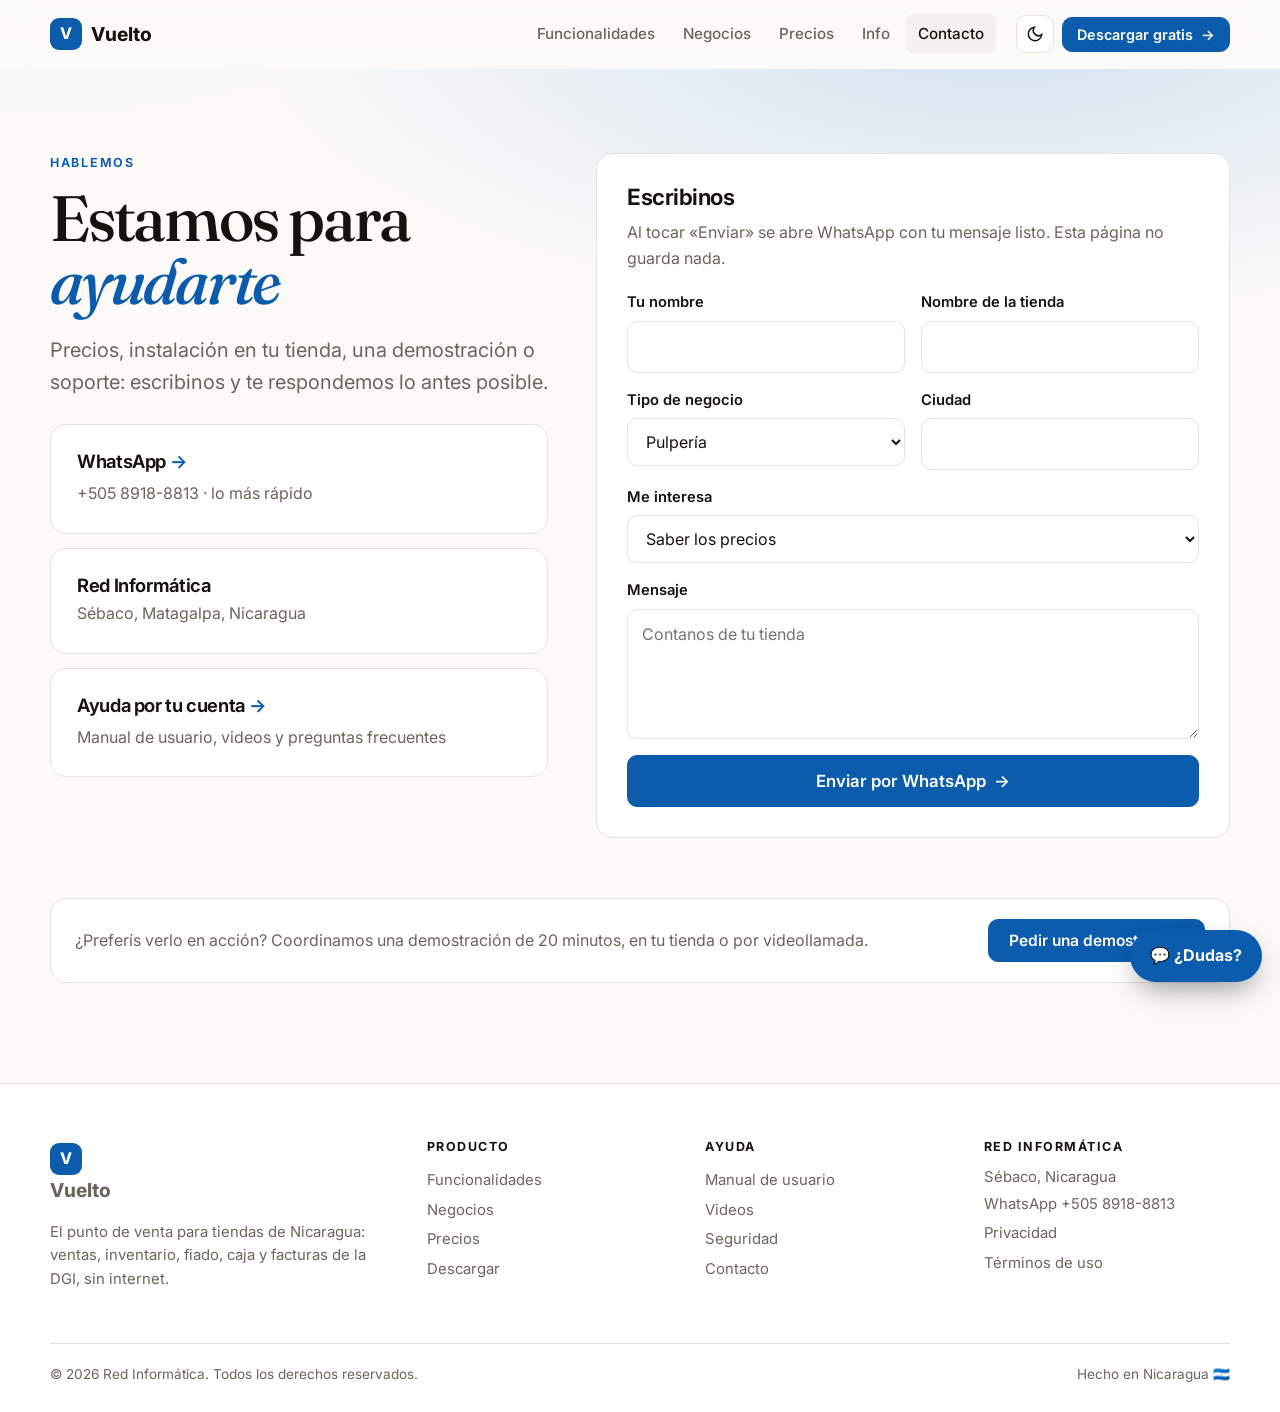
==== contacto/index.html @ eb4bf1de "Sitio nuevo de varias páginas con animaciones y videos Co-Authored-By: Claude Opus 5.5 <noreply@anth" ====
<!doctype html>
<html lang="es-NI">
<head>
<meta charset="utf-8">
<meta name="viewport" content="width=device-width, initial-scale=1">
<title>Contacto · Vuelto</title>
<meta name="description" content="Escribinos por WhatsApp: precios, instalación en tu tienda, dudas y soporte. Red Informática, Sébaco, Nicaragua.">
<meta name="theme-color" content="#0b5cad">
<meta property="og:type" content="website">
<meta property="og:title" content="Contacto · Vuelto">
<meta property="og:description" content="Escribinos por WhatsApp: precios, instalación en tu tienda, dudas y soporte. Red Informática, Sébaco, Nicaragua.">
<meta property="og:image" content="../img/cobrar.png">
<meta property="og:locale" content="es_NI">
<link rel="icon" type="image/png" href="../img/icono.png">
<link rel="preconnect" href="https://fonts.googleapis.com">
<link rel="preconnect" href="https://fonts.gstatic.com" crossorigin>
<link rel="stylesheet" href="https://fonts.googleapis.com/css2?family=Fraunces:ital,opsz,wght@0,9..144,500;1,9..144,500&family=Inter:wght@400;500;600;700;800&display=swap">
<link rel="stylesheet" href="../estilos.css">
<script>try { const t = localStorage.getItem('tema'); if (t) document.documentElement.dataset.tema = t; } catch {}</script>
</head>
<body>
<a class="saltar" href="#contenido">Ir al contenido</a>
<div class="progreso" aria-hidden="true"></div>
<header class="barra">
  <div class="contenedor barra-in">
    <a class="marca" href="../" aria-label="Vuelto, inicio"><span>V</span>Vuelto</a>
    <nav class="menu" aria-label="Principal">
      <a href="../funciones/">Funcionalidades</a>
      <a href="../negocios/">Negocios</a>
      <a href="../precios/">Precios</a>
      <a href="../info/">Info</a>
      <a href="../contacto/" aria-current="page">Contacto</a>
    </nav>
    <div class="acciones-barra">
      <button class="icono-boton" type="button" data-cambiar-tema aria-label="Cambiar entre modo claro y oscuro"><svg viewBox="0 0 24 24" fill="none" stroke="currentColor" stroke-width="2" stroke-linecap="round"><path d="M21 12.8A9 9 0 1 1 11.2 3a7 7 0 0 0 9.8 9.8z"/></svg></button>
      <a class="boton boton-chico" href="../info/descargas/">Descargar gratis <span class="flecha">→</span></a>
      <button class="icono-boton solo-celular" type="button" data-menu aria-label="Abrir el menú" aria-expanded="false"><svg viewBox="0 0 24 24" fill="none" stroke="currentColor" stroke-width="2" stroke-linecap="round"><path d="M4 7h16M4 12h16M4 17h16"/></svg></button>
    </div>
  </div>
</header>
<nav class="menu-celular" aria-label="Menú">
  <a href="../funciones/">Funcionalidades</a><a href="../negocios/">Negocios</a><a href="../precios/">Precios</a>
  <a href="../info/">Info y videos</a><a href="../contacto/">Contacto</a><a class="boton" href="../info/descargas/">Descargar gratis</a>
</nav>

<main id="contenido">
<section class="portada" style="padding-bottom:20px">
  <div class="contenedor dos-columnas" style="align-items:start">
    <div class="aparece izq">
      <p class="ceja">Hablemos</p>
      <h1 style="font-size:clamp(2.4rem,5vw,4rem);margin-top:0">Estamos para <em>ayudarte</em></h1>
      <p class="bajada" style="margin:0 0 26px">Precios, instalación en tu tienda, una demostración o soporte: escribinos y te respondemos lo antes posible.</p>
      <div class="lista-tarjetas">
        <a class="tarjeta enlace-tarjeta" href="https://wa.me/50589188813" rel="noopener" target="_blank"><h3>WhatsApp</h3><p>+505 8918-8813 · lo más rápido</p></a>
        <div class="tarjeta"><h3 style="margin-bottom:6px">Red Informática</h3><p>Sébaco, Matagalpa, Nicaragua</p></div>
        <a class="tarjeta enlace-tarjeta" href="../info/"><h3>Ayuda por tu cuenta</h3><p>Manual de usuario, videos y preguntas frecuentes</p></a>
      </div>
    </div>
    <form class="tarjeta aparece der" data-contacto style="padding:30px">
      <h3 style="font-size:1.4rem">Escribinos</h3>
      <p class="suave" style="margin-bottom:20px">Al tocar «Enviar» se abre WhatsApp con tu mensaje listo. Esta página no guarda nada.</p>
      <div class="dos-campos"><div class="campo"><label for="c-nombre">Tu nombre</label><input id="c-nombre" name="nombre" required autocomplete="name"></div>
        <div class="campo"><label for="c-tienda">Nombre de la tienda</label><input id="c-tienda" name="tienda" autocomplete="organization"></div></div>
      <div class="dos-campos"><div class="campo"><label for="c-negocio">Tipo de negocio</label><select id="c-negocio" name="negocio"><option>Pulpería</option><option>Minisúper</option><option>Ferretería</option><option>Farmacia</option><option>Librería</option><option>Ropa y zapatos</option><option>Otro</option></select></div>
        <div class="campo"><label for="c-ciudad">Ciudad</label><input id="c-ciudad" name="ciudad" autocomplete="address-level2"></div></div>
      <div class="campo"><label for="c-interes">Me interesa</label><select id="c-interes" name="interes"><option>Saber los precios</option><option>Una demostración</option><option>Que me lo instalen en la tienda</option><option>Varias cajas o sucursales</option><option>Soporte (ya lo uso)</option></select></div>
      <div class="campo"><label for="c-mensaje">Mensaje</label><textarea id="c-mensaje" name="mensaje" placeholder="Contanos de tu tienda"></textarea></div>
      <button class="boton boton-grande" type="submit" style="width:100%">Enviar por WhatsApp <span class="flecha">→</span></button>
    </form>
  </div>
</section>
<section class="seccion" style="padding-top:40px">
  <div class="contenedor"><div class="franja aparece"><p>¿Preferís verlo en acción? Coordinamos una demostración de 20 minutos, en tu tienda o por videollamada.</p><a class="boton" href="https://wa.me/50589188813?text=Hola%2C%20quiero%20una%20demostraci%C3%B3n%20de%20Vuelto" rel="noopener" target="_blank">Pedir una demostración</a></div></div>
</section>

</main>

<footer class="pie">
  <div class="contenedor">
    <div class="pie-in">
      <div>
        <a class="marca" href="../"><span>V</span>Vuelto</a>
        <p style="margin-top:12px">El punto de venta para tiendas de Nicaragua: ventas, inventario, fiado, caja y facturas de la DGI, sin internet.</p>
      </div>
      <div><h4>Producto</h4><a href="../funciones/">Funcionalidades</a><a href="../negocios/">Negocios</a><a href="../precios/">Precios</a><a href="../info/descargas/">Descargar</a></div>
      <div><h4>Ayuda</h4><a href="../info/manual/">Manual de usuario</a><a href="../info/videos/">Videos</a><a href="../info/seguridad/">Seguridad</a><a href="../contacto/">Contacto</a></div>
      <div><h4>Red Informática</h4><span>Sébaco, Nicaragua</span><a href="https://wa.me/50589188813" rel="noopener" target="_blank">WhatsApp +505 8918-8813</a><a href="../legal/privacidad/">Privacidad</a><a href="../legal/terminos/">Términos de uso</a></div>
    </div>
    <div class="derechos"><span>© 2026 Red Informática. Todos los derechos reservados.</span><span>Hecho en Nicaragua 🇳🇮</span></div>
  </div>
</footer>
<a class="dudas" href="../contacto/">💬 ¿Dudas?</a>
<script src="../sitio.js" defer></script>
</body>
</html>
---- estilos.css ----
/* ============ Vuelto · sitio web ============
   Claro por defecto (oscuro con el botón de la luna o si el sistema lo pide), títulos con serif,
   azul de Vuelto como acento. Animaciones: cambio de página con fundido, aparición al bajar,
   pantalla del programa en 3D y avisos flotantes. */
:root {
  --fondo: #fbfaf8; --fondo-2: #ffffff; --tinte: #f3f1ed; --borde: #e7e3dc; --tinta: #16130f; --suave: #6b655d;
  --acento: #0b5cad; --acento-2: #1d74d1; --acento-tenue: rgba(11, 92, 173, .08); --acento-borde: rgba(11, 92, 173, .28);
  --verde: #14883e; --amarillo: #c77700; --wa: #1fa855;
  --sombra: 0 1px 2px rgba(22, 19, 15, .04), 0 12px 32px rgba(22, 19, 15, .08);
  --sombra-grande: 0 40px 80px -20px rgba(11, 45, 90, .35), 0 0 0 1px rgba(22, 19, 15, .04);
  --radio: 16px;
  --serif: "Fraunces", Georgia, "Times New Roman", serif;
  --sans: "Inter", ui-sans-serif, system-ui, -apple-system, "Segoe UI", Roboto, sans-serif;
  color-scheme: light;
}
@media (prefers-color-scheme: dark) { :root:not([data-tema="claro"]) { --fondo: #12100e; --fondo-2: #1a1714; --tinte: #17151a; --borde: #2b2622; --tinta: #f4f1ec; --suave: #a8a29a; --acento: #5aa6f2; --acento-2: #7db8f5; --acento-tenue: rgba(90, 166, 242, .1); --acento-borde: rgba(90, 166, 242, .35); --sombra: 0 1px 2px rgba(0,0,0,.3), 0 12px 32px rgba(0,0,0,.35); --sombra-grande: 0 40px 80px -20px rgba(0,0,0,.7); color-scheme: dark; } }
:root[data-tema="oscuro"] { --fondo: #12100e; --fondo-2: #1a1714; --tinte: #17151a; --borde: #2b2622; --tinta: #f4f1ec; --suave: #a8a29a; --acento: #5aa6f2; --acento-2: #7db8f5; --acento-tenue: rgba(90, 166, 242, .1); --acento-borde: rgba(90, 166, 242, .35); --sombra: 0 1px 2px rgba(0,0,0,.3), 0 12px 32px rgba(0,0,0,.35); --sombra-grande: 0 40px 80px -20px rgba(0,0,0,.7); color-scheme: dark; }

/* cambio de página con fundido (navegadores que lo soportan) */
@view-transition { navigation: auto; }
::view-transition-old(root) { animation: 260ms ease both salir; }
::view-transition-new(root) { animation: 360ms ease both entrar; }
@keyframes salir { to { opacity: 0; transform: translateY(-6px); } }
@keyframes entrar { from { opacity: 0; transform: translateY(8px); } }

* { box-sizing: border-box; }
html { scroll-behavior: smooth; -webkit-text-size-adjust: 100%; overflow-x: clip; }
body { overflow-x: clip; }
body { margin: 0; background: var(--fondo); color: var(--tinta); font: 16px/1.6 var(--sans); -webkit-font-smoothing: antialiased; transition: background .3s, color .3s; }
img, video { max-width: 100%; display: block; }
a { color: var(--acento); text-decoration: none; }
a:hover { text-decoration: underline; }
h1, h2, h3, h4 { margin: 0 0 .5em; line-height: 1.12; letter-spacing: -.02em; }
h2 { font-size: clamp(1.8rem, 3.4vw, 2.6rem); font-weight: 700; }
h3 { font-size: 1.15rem; font-weight: 650; }
p { margin: 0 0 1em; }
.contenedor { width: min(1180px, 100% - 32px); margin-inline: auto; }
.angosto { width: min(820px, 100% - 32px); margin-inline: auto; }
.centro { text-align: center; }
.suave { color: var(--suave); }
.saltar { position: absolute; left: -999px; top: 8px; background: var(--acento); color: #fff; padding: 8px 14px; border-radius: 8px; z-index: 100; }
.saltar:focus { left: 8px; }
:focus-visible { outline: 3px solid #f2b84b; outline-offset: 3px; border-radius: 4px; }

/* barra de progreso al bajar */
.progreso { position: fixed; top: 0; left: 0; height: 3px; width: 100%; transform-origin: 0 50%; transform: scaleX(0); background: linear-gradient(90deg, var(--acento), var(--verde)); z-index: 60; }

/* ---------- barra de arriba ---------- */
.barra { position: sticky; top: 0; z-index: 50; background: color-mix(in srgb, var(--fondo) 82%, transparent); backdrop-filter: saturate(1.4) blur(12px); border-bottom: 1px solid transparent; transition: border-color .3s, box-shadow .3s; }
.barra.con-sombra { border-bottom-color: var(--borde); box-shadow: 0 6px 24px -18px rgba(0, 0, 0, .35); }
.barra-in { display: flex; align-items: center; gap: 20px; height: 68px; }
.marca { display: flex; align-items: center; gap: 9px; font-weight: 750; font-size: 1.2rem; color: var(--tinta); }
.marca:hover { text-decoration: none; }
.marca span { display: grid; place-items: center; width: 32px; height: 32px; border-radius: 9px; background: var(--acento); color: #fff; font-size: 1rem; transition: transform .4s cubic-bezier(.3, 1.6, .5, 1); }
.marca:hover span { transform: rotate(-8deg) scale(1.06); }
.menu { display: flex; gap: 4px; margin-left: auto; }
.menu a { position: relative; color: var(--suave); font-weight: 500; font-size: .95rem; padding: 8px 12px; border-radius: 8px; }
.menu a:hover { color: var(--tinta); text-decoration: none; background: var(--tinte); }
.menu a[aria-current="page"] { color: var(--tinta); background: var(--tinte); }
.acciones-barra { display: flex; align-items: center; gap: 8px; }
.icono-boton { display: grid; place-items: center; width: 38px; height: 38px; border-radius: 10px; border: 1px solid var(--borde); background: var(--fondo-2); color: var(--tinta); cursor: pointer; }
.icono-boton:hover { background: var(--tinte); }
.icono-boton svg { width: 18px; height: 18px; }
.solo-celular { display: none; }

/* ---------- botones ---------- */
.boton { position: relative; display: inline-flex; align-items: center; justify-content: center; gap: 8px; background: var(--acento); color: #fff; font-weight: 600; border-radius: 10px; padding: 11px 20px; border: 1px solid var(--acento); cursor: pointer; font: 600 .97rem var(--sans); overflow: hidden; transition: transform .2s, box-shadow .2s, background .2s; }
.boton:hover { text-decoration: none; transform: translateY(-1px); box-shadow: 0 10px 24px -10px var(--acento); }
.boton::after { content: ""; position: absolute; inset: 0; background: linear-gradient(120deg, transparent 30%, rgba(255, 255, 255, .25) 50%, transparent 70%); transform: translateX(-120%); transition: transform .7s; }
.boton:hover::after { transform: translateX(120%); }
.boton .flecha { transition: transform .2s; }
.boton:hover .flecha { transform: translateX(3px); }
.boton-chico { padding: 8px 14px; font-size: .9rem; }
.boton-grande { padding: 15px 28px; font-size: 1.05rem; }
.boton-claro { background: var(--fondo-2); color: var(--tinta); border-color: var(--borde); }
.boton-claro:hover { background: var(--tinte); box-shadow: var(--sombra); }
.acciones { display: flex; flex-wrap: wrap; gap: 12px; margin: 28px 0; }
.acciones.centro { justify-content: center; }

/* ---------- portada ---------- */
.portada { position: relative; overflow: hidden; padding: 84px 0 40px; }
.portada::before { content: ""; position: absolute; inset: -30% -20% auto; height: 760px; background: radial-gradient(ellipse 60% 55% at 70% 25%, rgba(29, 116, 209, .18), transparent 70%), radial-gradient(ellipse 40% 40% at 15% 10%, rgba(20, 136, 62, .08), transparent 70%); pointer-events: none; z-index: -1; }
.pastilla { display: inline-flex; align-items: center; gap: 10px; border: 1px solid var(--borde); background: var(--fondo-2); border-radius: 999px; padding: 6px 16px; color: var(--acento); font-weight: 650; font-size: .76rem; letter-spacing: .1em; text-transform: uppercase; box-shadow: var(--sombra); }
.pastilla i { width: 7px; height: 7px; border-radius: 50%; background: var(--acento); animation: latido 2s infinite; }
@keyframes latido { 0%, 100% { box-shadow: 0 0 0 0 rgba(29, 116, 209, .5); } 50% { box-shadow: 0 0 0 6px rgba(29, 116, 209, 0); } }
h1 { font-family: var(--serif); font-weight: 500; font-size: clamp(3rem, 8.5vw, 6.6rem); letter-spacing: -.035em; line-height: .98; margin: 26px 0 22px; }
h1 em, .grande em, .titulo-serif em { font-style: italic; color: var(--acento); }
.bajada { color: var(--suave); font-size: clamp(1.05rem, 2vw, 1.25rem); max-width: 38em; margin-inline: auto; }
.letras span { display: inline-block; opacity: 0; transform: translateY(.4em); animation: subir .7s cubic-bezier(.2, .7, .2, 1) forwards; }
@keyframes subir { to { opacity: 1; transform: none; } }

.escena { perspective: 1600px; margin-top: 34px; }
.pantalla-3d { position: relative; width: min(1040px, 100%); margin-inline: auto; transform: rotateX(14deg) scale(.96); transform-origin: 50% 0; transition: transform .2s linear; will-change: transform; }
.pantalla-3d .marco { border-radius: 16px; overflow: hidden; border: 1px solid var(--borde); box-shadow: var(--sombra-grande); background: #fff; }
.pantalla-3d video, .pantalla-3d img { width: 100%; aspect-ratio: 1280 / 800; object-fit: cover; }
.aviso { position: absolute; display: flex; gap: 12px; align-items: center; text-align: left; background: color-mix(in srgb, var(--fondo-2) 94%, transparent); border: 1px solid var(--borde); border-radius: 14px; padding: 12px 16px; box-shadow: var(--sombra); backdrop-filter: blur(8px); font-size: .9rem; min-width: 230px; opacity: 0; transform: translateY(12px) scale(.96); transition: opacity .5s, transform .5s cubic-bezier(.2, .9, .3, 1.2); }
.aviso.visible { opacity: 1; transform: none; }
.aviso .ico { display: grid; place-items: center; width: 34px; height: 34px; border-radius: 10px; background: var(--acento-tenue); color: var(--acento); font-size: 1rem; flex: none; }
.aviso b { display: block; } .aviso small { color: var(--suave); }
.aviso-1 { left: -36px; bottom: 16%; } .aviso-2 { right: -30px; top: 12%; } .aviso-3 { right: 6%; bottom: -22px; }
.chips { list-style: none; padding: 0; margin: 40px 0 0; display: flex; flex-wrap: wrap; justify-content: center; gap: 10px; }
.chips li { border: 1px solid var(--borde); background: var(--fondo-2); border-radius: 999px; padding: 6px 14px; color: var(--suave); font-size: .9rem; }
.chips li::before { content: "✓ "; color: var(--verde); font-weight: 700; }

/* cinta que se mueve sola */
.cinta { overflow: hidden; border-block: 1px solid var(--borde); background: var(--fondo-2); padding: 18px 0; mask-image: linear-gradient(90deg, transparent, #000 10%, #000 90%, transparent); }
.cinta-in { display: flex; gap: 48px; width: max-content; animation: correr 38s linear infinite; }
.cinta-in span { color: var(--suave); font-weight: 600; white-space: nowrap; }
.cinta-in span::before { content: "◆"; color: var(--acento); margin-right: 14px; font-size: .7rem; vertical-align: middle; }
@keyframes correr { to { transform: translateX(-50%); } }

/* ---------- secciones ---------- */
.seccion { padding: 100px 0; }
.seccion.tinte { background: var(--tinte); }
.seccion.borde { border-top: 1px solid var(--borde); }
.ceja { color: var(--acento); font-weight: 650; font-size: .78rem; letter-spacing: .14em; text-transform: uppercase; margin-bottom: 14px; }
.intro { color: var(--suave); max-width: 46em; font-size: 1.07rem; }
.titulo-serif { font-family: var(--serif); font-weight: 500; font-size: clamp(2.2rem, 5vw, 3.6rem); letter-spacing: -.03em; }

/* aparecer al bajar */
.aparece { opacity: 0; transform: translateY(26px); transition: opacity .8s cubic-bezier(.2, .7, .2, 1), transform .8s cubic-bezier(.2, .7, .2, 1); transition-delay: var(--retraso, 0s); }
.aparece.visible { opacity: 1; transform: none; }
.aparece.izq { transform: translateX(-30px); } .aparece.der { transform: translateX(30px); }
.aparece.izq.visible, .aparece.der.visible { transform: none; }

.tarjeta { background: var(--fondo-2); border: 1px solid var(--borde); border-radius: var(--radio); padding: 26px; transition: transform .3s, box-shadow .3s, border-color .3s; }
.tarjeta:hover { transform: translateY(-3px); box-shadow: var(--sombra); border-color: var(--acento-borde); }
.tarjeta p { color: var(--suave); margin: 0; }
.rejilla { display: grid; gap: 18px; grid-template-columns: repeat(3, 1fr); }
.rejilla.dos { grid-template-columns: repeat(2, 1fr); } .rejilla.cuatro { grid-template-columns: repeat(4, 1fr); }
.icono { display: grid; place-items: center; width: 44px; height: 44px; border-radius: 12px; background: var(--acento-tenue); color: var(--acento); font-size: 1.3rem; margin-bottom: 16px; }

/* comparación */
.tabla-vs { margin-top: 40px; border: 1px solid var(--borde); border-radius: var(--radio); overflow: hidden; background: var(--fondo-2); box-shadow: var(--sombra); }
.fila { display: grid; grid-template-columns: 1.1fr 1fr 1fr 1.35fr; border-top: 1px solid var(--borde); }
.fila:first-child { border-top: 0; }
.fila > * { padding: 18px 20px; }
.fila span { color: var(--suave); }
.cabeza span { font-weight: 650; color: var(--tinta); font-size: .9rem; }
.fila .nuestra { background: var(--acento-tenue); color: var(--tinta); position: relative; }
.fila .nuestra::before { content: "✓"; color: var(--acento); font-weight: 700; margin-right: 8px; }
.cabeza .nuestra { background: var(--acento); color: #fff; } .cabeza .nuestra::before { content: none; }

/* pasos */
.pasos { list-style: none; padding: 0; margin: 40px 0 0; display: grid; grid-template-columns: repeat(3, 1fr); gap: 20px; counter-reset: paso; }
.pasos li { counter-increment: paso; position: relative; }
.pasos li::before { content: counter(paso); display: grid; place-items: center; width: 42px; height: 42px; border-radius: 12px; background: var(--acento); color: #fff; font-weight: 750; margin-bottom: 18px; box-shadow: 0 8px 20px -8px var(--acento); }
.pasos li:not(:last-child)::after { content: ""; position: absolute; top: 21px; left: 58px; right: -10px; height: 2px; background: repeating-linear-gradient(90deg, var(--borde) 0 8px, transparent 8px 14px); }
.pasos p { color: var(--suave); }

/* funciones alternadas */
.funcion { display: grid; grid-template-columns: 1.15fr 1fr; gap: 56px; align-items: center; padding: 70px 0; }
.funcion:nth-child(even) .medio { order: 2; }
.funcion .medio { position: relative; }
.funcion .medio .marco { border-radius: 14px; overflow: hidden; border: 1px solid var(--borde); box-shadow: var(--sombra-grande); background: #fff; transform: perspective(1400px) rotateY(var(--giro, -6deg)); transition: transform .6s; }
.funcion:nth-child(even) .medio .marco { --giro: 6deg; }
.funcion .medio:hover .marco { transform: perspective(1400px) rotateY(0); }
.funcion .numero { font-family: var(--serif); font-style: italic; color: var(--acento); font-size: 1.4rem; }
.checks { list-style: none; padding: 0; margin: 18px 0 0; }
.checks li { position: relative; padding: 6px 0 6px 28px; color: var(--suave); }
.checks li::before { content: "✓"; position: absolute; left: 0; top: 6px; color: var(--verde); font-weight: 800; }
.checks b { color: var(--tinta); font-weight: 600; }
.puntitos { display: flex; gap: 6px; justify-content: center; margin-top: 14px; }
.puntitos button { width: 8px; height: 8px; border-radius: 99px; border: 0; background: var(--borde); padding: 0; cursor: pointer; transition: width .3s, background .3s; }
.puntitos button[aria-current="true"] { width: 22px; background: var(--acento); }
.carrusel { position: relative; aspect-ratio: 1280 / 800; }
.carrusel img { position: absolute; inset: 0; width: 100%; height: 100%; object-fit: cover; opacity: 0; transition: opacity .7s; }
.carrusel img.activa { opacity: 1; }

/* números grandes */
.numeros { display: grid; grid-template-columns: repeat(4, 1fr); gap: 20px; text-align: center; }
.numeros b { display: block; font-family: var(--serif); font-weight: 500; font-size: clamp(2.2rem, 4vw, 3.2rem); color: var(--tinta); letter-spacing: -.03em; }
.numeros span { color: var(--suave); font-size: .95rem; }

/* precios */
.selector { display: inline-flex; padding: 4px; border-radius: 12px; background: var(--fondo-2); border: 1px solid var(--borde); margin: 10px 0 30px; }
.selector button { border: 0; background: none; padding: 9px 18px; border-radius: 9px; font: 600 .95rem var(--sans); color: var(--suave); cursor: pointer; transition: background .25s, color .25s; }
.selector button[aria-pressed="true"] { background: var(--acento); color: #fff; }
.selector small { color: var(--verde); font-weight: 700; margin-left: 6px; }
.selector button[aria-pressed="true"] small { color: #d9ffe6; }
.planes { display: grid; grid-template-columns: repeat(3, 1fr); gap: 20px; align-items: stretch; }
.plan { position: relative; display: flex; flex-direction: column; text-align: left; }
.plan.destacada { border: 2px solid var(--acento); box-shadow: 0 30px 60px -30px var(--acento); }
.plan .sello { position: absolute; top: -13px; left: 26px; background: var(--acento); color: #fff; font-size: .75rem; font-weight: 700; border-radius: 999px; padding: 3px 12px; }
.precio { display: flex; align-items: baseline; gap: 8px; margin: 6px 0 4px; }
.precio b { font-family: var(--serif); font-weight: 500; font-size: 3rem; letter-spacing: -.03em; transition: opacity .25s; }
.precio span { color: var(--suave); }
.plan .checks { flex: 1; margin-bottom: 20px; }
.tabla { width: 100%; border-collapse: collapse; background: var(--fondo-2); border: 1px solid var(--borde); border-radius: var(--radio); overflow: hidden; }
.tabla th, .tabla td { padding: 14px 18px; border-top: 1px solid var(--borde); text-align: center; }
.tabla th:first-child, .tabla td:first-child { text-align: left; }
.tabla thead th { border-top: 0; background: var(--tinte); font-size: .9rem; }
.tabla .grupo td { background: var(--tinte); font-size: .75rem; letter-spacing: .1em; text-transform: uppercase; color: var(--acento); font-weight: 700; text-align: left; }
.tabla .si { color: var(--verde); font-weight: 800; } .tabla .no { color: var(--suave); }
.envoltura-tabla { overflow-x: auto; border-radius: var(--radio); }

/* preguntas */
.pregunta { border-bottom: 1px solid var(--borde); }
.pregunta summary { cursor: pointer; list-style: none; padding: 20px 40px 20px 0; position: relative; font-weight: 600; font-size: 1.05rem; }
.pregunta summary::-webkit-details-marker { display: none; }
.pregunta summary::after { content: ""; position: absolute; right: 8px; top: 26px; width: 10px; height: 10px; border-right: 2px solid var(--acento); border-bottom: 2px solid var(--acento); transform: rotate(45deg); transition: transform .3s; }
.pregunta[open] summary::after { transform: rotate(-135deg); top: 30px; }
.pregunta .respuesta { overflow: hidden; color: var(--suave); }
.pregunta .respuesta p { margin: 0 0 20px; }

/* info: menú de la izquierda */
.info { display: grid; grid-template-columns: 230px 1fr; gap: 48px; padding: 56px 0 100px; align-items: start; }
.info nav { position: sticky; top: 92px; }
.info nav .ceja { margin-bottom: 10px; }
.info nav a { display: block; padding: 7px 12px; border-radius: 8px; color: var(--suave); font-size: .95rem; }
.info nav a:hover { background: var(--tinte); color: var(--tinta); text-decoration: none; }
.info nav a[aria-current="page"] { background: var(--tinte); color: var(--tinta); font-weight: 600; }
.info h1 { font-family: var(--sans); font-weight: 750; font-size: clamp(2rem, 4vw, 2.8rem); letter-spacing: -.025em; margin: 0 0 14px; line-height: 1.1; }
.enlace-tarjeta { display: block; color: inherit; }
.enlace-tarjeta:hover { text-decoration: none; }
.enlace-tarjeta h3::after { content: " →"; color: var(--acento); transition: margin .2s; }
.enlace-tarjeta:hover h3::after { margin-left: 4px; }
.lista-tarjetas { display: grid; gap: 14px; }
.doc h2 { font-size: 1.6rem; margin-top: 2em; } .doc h3 { margin-top: 1.6em; }
.doc ul, .doc ol { padding-left: 1.3em; color: var(--suave); } .doc li { margin: .3em 0; } .doc b, .doc strong { color: var(--tinta); }
.doc table { width: 100%; border-collapse: collapse; margin: 1em 0 1.6em; font-size: .95rem; } .doc th, .doc td { border: 1px solid var(--borde); padding: 8px 12px; text-align: left; } .doc th { background: var(--tinte); }
.doc code { background: var(--tinte); padding: 2px 6px; border-radius: 6px; font-size: .9em; }
.doc hr { border: 0; border-top: 1px solid var(--borde); margin: 2em 0; }

/* videos */
.videos { display: grid; grid-template-columns: repeat(2, 1fr); gap: 20px; }
.video { padding: 0; overflow: hidden; }
.video .cubierta { position: relative; aspect-ratio: 1280 / 800; background: #0e1116 center / cover; cursor: pointer; }
.video .cubierta video { width: 100%; height: 100%; object-fit: cover; }
.video .play { position: absolute; inset: 0; margin: auto; width: 64px; height: 64px; border-radius: 50%; background: var(--acento); color: #fff; display: grid; place-items: center; border: 0; font-size: 1.4rem; box-shadow: 0 10px 30px rgba(0, 0, 0, .35); transition: transform .25s; cursor: pointer; }
.video .cubierta:hover .play { transform: scale(1.08); }
.video .texto { padding: 18px 20px; }
.video .texto p { margin: 0; color: var(--suave); font-size: .95rem; }
.duracion { position: absolute; right: 10px; bottom: 10px; background: rgba(0, 0, 0, .7); color: #fff; font-size: .78rem; padding: 2px 8px; border-radius: 6px; }

/* formulario */
.campo { display: flex; flex-direction: column; gap: 6px; margin-bottom: 16px; }
.campo label { font-weight: 600; font-size: .92rem; }
.campo input, .campo textarea, .campo select { font: inherit; color: inherit; padding: 12px 14px; border-radius: 10px; border: 1px solid var(--borde); background: var(--fondo-2); transition: border-color .2s, box-shadow .2s; }
.campo input:focus, .campo textarea:focus, .campo select:focus { outline: none; border-color: var(--acento); box-shadow: 0 0 0 4px var(--acento-tenue); }
.campo textarea { min-height: 130px; resize: vertical; }
.dos-campos { display: grid; grid-template-columns: 1fr 1fr; gap: 16px; }
.franja { display: flex; flex-wrap: wrap; align-items: center; justify-content: space-between; gap: 16px; padding: 20px 24px; border: 1px solid var(--borde); border-radius: var(--radio); background: var(--fondo-2); }
.franja p { margin: 0; color: var(--suave); }

/* cierre */
.final { position: relative; overflow: hidden; text-align: center; padding: 120px 0; border-top: 1px solid var(--borde); }
.final::before { content: ""; position: absolute; inset: 0; background: radial-gradient(ellipse 50% 60% at 50% 100%, rgba(29, 116, 209, .16), transparent 70%); z-index: -1; }
.grande { font-family: var(--serif); font-weight: 500; font-size: clamp(2.4rem, 6vw, 4.6rem); letter-spacing: -.035em; max-width: 13em; margin-inline: auto; }

/* pie */
.pie { border-top: 1px solid var(--borde); padding: 56px 0 26px; color: var(--suave); font-size: .93rem; background: var(--fondo-2); }
.pie-in { display: grid; grid-template-columns: 1.4fr 1fr 1fr 1fr; gap: 32px; }
.pie h4 { color: var(--tinta); font-size: .78rem; letter-spacing: .12em; text-transform: uppercase; margin-bottom: 12px; }
.pie a { display: block; color: var(--suave); padding: 3px 0; }
.pie a:hover { color: var(--tinta); }
.derechos { border-top: 1px solid var(--borde); margin-top: 36px; padding-top: 20px; font-size: .85rem; display: flex; justify-content: space-between; flex-wrap: wrap; gap: 8px; }

/* botón flotante */
.dudas { position: fixed; right: 18px; bottom: 18px; z-index: 40; display: inline-flex; align-items: center; gap: 8px; background: var(--acento); color: #fff; font-weight: 700; padding: 13px 20px; border-radius: 999px; box-shadow: 0 12px 30px -8px rgba(0, 0, 0, .45); transform: translateY(100px); transition: transform .5s cubic-bezier(.2, .9, .3, 1.3); }
.dudas.visible { transform: none; }
.dudas:hover { text-decoration: none; background: var(--acento-2); }

.dos-columnas { display: grid; grid-template-columns: 1fr 1fr; gap: 48px; align-items: center; }

/* celular */
.menu-celular { display: none; }
@media (max-width: 980px) {
  .menu { display: none; }
  .solo-celular { display: grid; }
  .menu-celular { position: fixed; inset: 68px 0 auto; z-index: 49; display: flex; flex-direction: column; gap: 4px; padding: 16px; background: var(--fondo-2); border-bottom: 1px solid var(--borde); box-shadow: var(--sombra); transform: translateY(-120%); transition: transform .35s cubic-bezier(.2, .8, .2, 1); }
  .menu-celular.abierto { transform: none; }
  .menu-celular a { padding: 12px; border-radius: 10px; color: var(--tinta); font-weight: 600; }
  .barra-in .boton { display: none; }
  .rejilla, .rejilla.dos, .rejilla.cuatro, .pasos, .planes, .numeros, .videos, .pie-in { grid-template-columns: 1fr; }
  .numeros { grid-template-columns: 1fr 1fr; }
  .pasos li::after { display: none; }
  .funcion { grid-template-columns: 1fr; gap: 28px; padding: 44px 0; }
  .funcion:nth-child(even) .medio { order: 0; }
  .info { grid-template-columns: 1fr; gap: 20px; padding-top: 24px; }
  .info nav { position: static; display: flex; gap: 6px; overflow-x: auto; padding-bottom: 6px; }
  .info nav .ceja { display: none; }
  .info nav a { white-space: nowrap; border: 1px solid var(--borde); }
  .aviso { display: none; }
  .tabla-vs { border: 0; box-shadow: none; background: none; }
  .fila { grid-template-columns: 1fr; border: 1px solid var(--borde); border-radius: 12px; margin-bottom: 12px; background: var(--fondo-2); }
  .fila > * { padding: 8px 16px; }
  .cabeza { display: none; }
  .fila span::before { display: block; font-size: .72rem; text-transform: uppercase; letter-spacing: .06em; color: var(--suave); }
  .fila span:nth-of-type(1)::before { content: "Cuaderno y calculadora"; }
  .fila span:nth-of-type(2)::before { content: "Programa común"; }
  .fila .nuestra::before { content: "Vuelto"; color: var(--acento); margin: 0; }
  .dos-campos, .dos-columnas { grid-template-columns: 1fr; }
  .seccion { padding: 64px 0; }
  .portada { padding-top: 48px; }
}
@media (prefers-reduced-motion: reduce) {
  *, *::before, *::after { animation-duration: .01ms !important; animation-iteration-count: 1 !important; transition-duration: .01ms !important; scroll-behavior: auto !important; }
  .aparece, .letras span { opacity: 1; transform: none; }
  .pantalla-3d { transform: none; }
}

/* ventana de video */
.ventana-video { border: 0; padding: 0; border-radius: 16px; width: min(1040px, 94vw); background: #000; overflow: hidden; box-shadow: 0 40px 120px rgba(0, 0, 0, .6); }
.ventana-video::backdrop { background: rgba(8, 10, 14, .72); backdrop-filter: blur(6px); }
.ventana-video[open] { animation: aparecerVentana .35s cubic-bezier(.2, .9, .3, 1.1); }
@keyframes aparecerVentana { from { opacity: 0; transform: scale(.94); } }
.ventana-video video { width: 100%; aspect-ratio: 1280 / 800; }
.cerrar-video { position: absolute; right: 12px; top: 12px; z-index: 2; background: rgba(255, 255, 255, .9); color: #111; }
.chips a { color: inherit; }
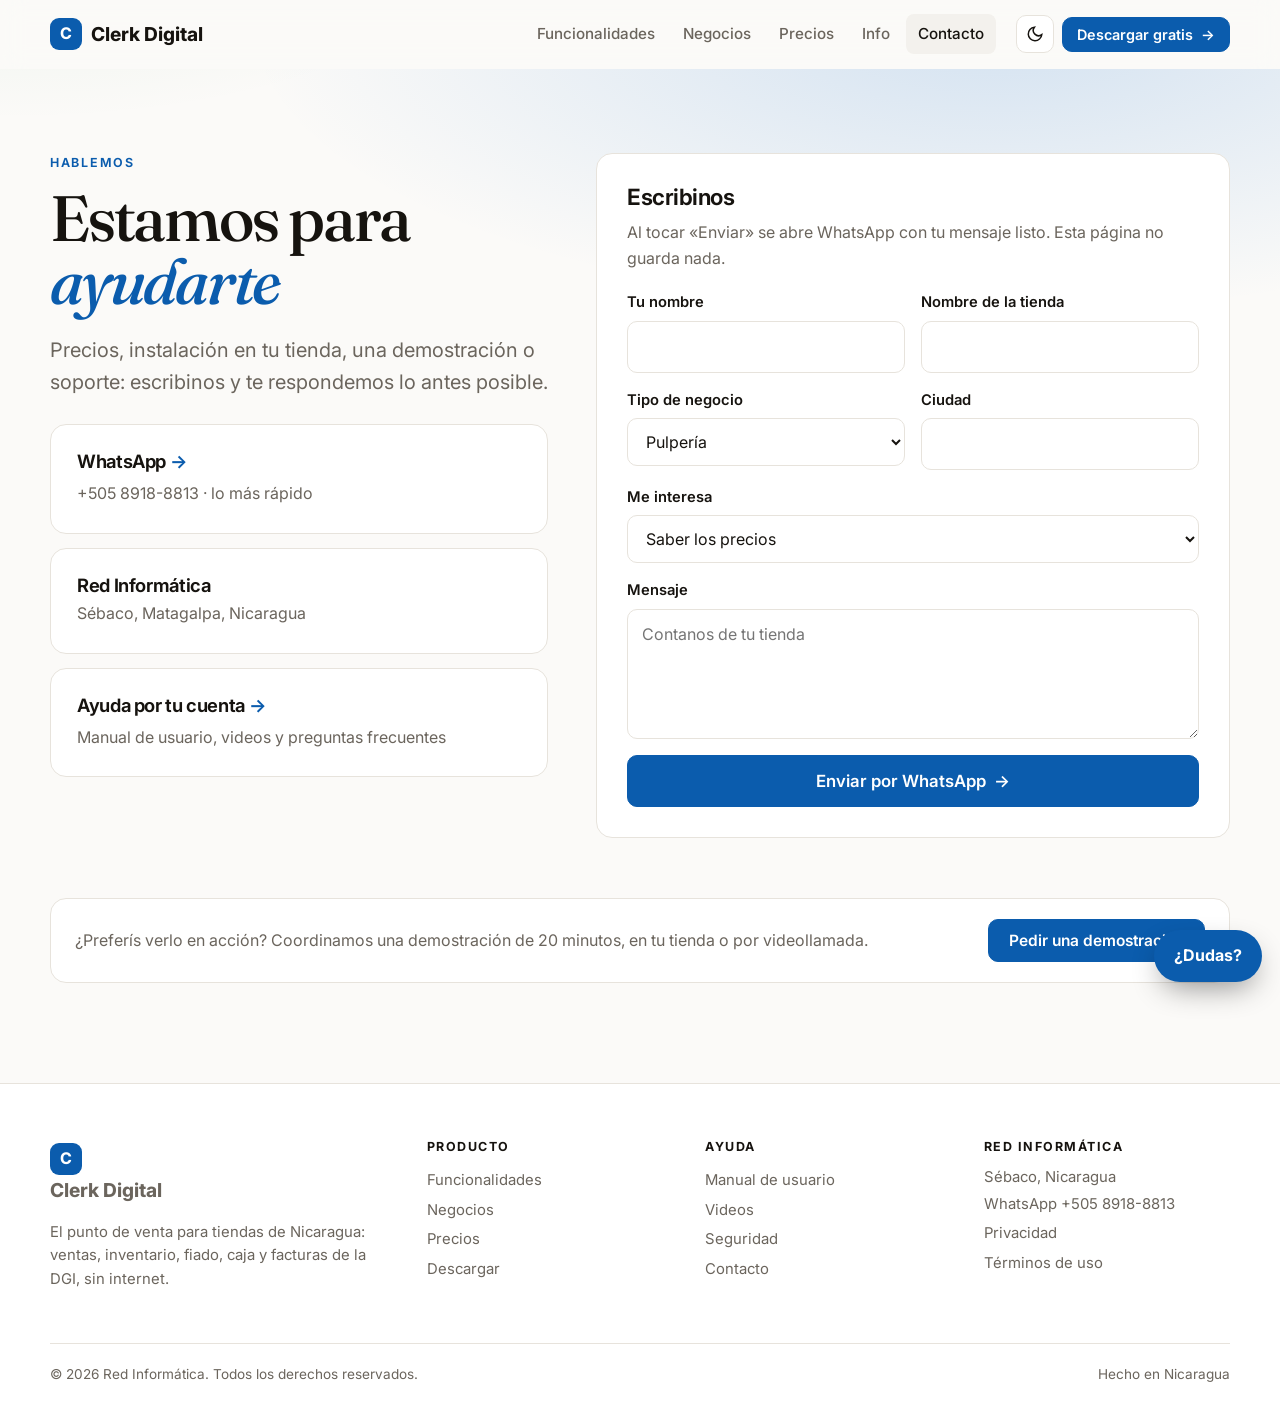
==== commit a3a732ad: "Clerk Digital: nombre nuevo, capturas del diseño nuevo y videos con voz y música Co-Authored-By: Cla" ====
--- a/contacto/index.html
+++ b/contacto/index.html
@@ -3,11 +3,11 @@
 <head>
 <meta charset="utf-8">
 <meta name="viewport" content="width=device-width, initial-scale=1">
-<title>Contacto · Vuelto</title>
+<title>Contacto · Clerk Digital</title>
 <meta name="description" content="Escribinos por WhatsApp: precios, instalación en tu tienda, dudas y soporte. Red Informática, Sébaco, Nicaragua.">
 <meta name="theme-color" content="#0b5cad">
 <meta property="og:type" content="website">
-<meta property="og:title" content="Contacto · Vuelto">
+<meta property="og:title" content="Contacto · Clerk Digital">
 <meta property="og:description" content="Escribinos por WhatsApp: precios, instalación en tu tienda, dudas y soporte. Red Informática, Sébaco, Nicaragua.">
 <meta property="og:image" content="../img/cobrar.png">
 <meta property="og:locale" content="es_NI">
@@ -23,7 +23,7 @@
 <div class="progreso" aria-hidden="true"></div>
 <header class="barra">
   <div class="contenedor barra-in">
-    <a class="marca" href="../" aria-label="Vuelto, inicio"><span>V</span>Vuelto</a>
+    <a class="marca" href="../" aria-label="Clerk Digital, inicio"><span>C</span>Clerk Digital</a>
     <nav class="menu" aria-label="Principal">
       <a href="../funciones/">Funcionalidades</a>
       <a href="../negocios/">Negocios</a>
@@ -79,17 +79,17 @@
   <div class="contenedor">
     <div class="pie-in">
       <div>
-        <a class="marca" href="../"><span>V</span>Vuelto</a>
+        <a class="marca" href="../"><span>C</span>Clerk Digital</a>
         <p style="margin-top:12px">El punto de venta para tiendas de Nicaragua: ventas, inventario, fiado, caja y facturas de la DGI, sin internet.</p>
       </div>
       <div><h4>Producto</h4><a href="../funciones/">Funcionalidades</a><a href="../negocios/">Negocios</a><a href="../precios/">Precios</a><a href="../info/descargas/">Descargar</a></div>
       <div><h4>Ayuda</h4><a href="../info/manual/">Manual de usuario</a><a href="../info/videos/">Videos</a><a href="../info/seguridad/">Seguridad</a><a href="../contacto/">Contacto</a></div>
       <div><h4>Red Informática</h4><span>Sébaco, Nicaragua</span><a href="https://wa.me/50589188813" rel="noopener" target="_blank">WhatsApp +505 8918-8813</a><a href="../legal/privacidad/">Privacidad</a><a href="../legal/terminos/">Términos de uso</a></div>
     </div>
-    <div class="derechos"><span>© 2026 Red Informática. Todos los derechos reservados.</span><span>Hecho en Nicaragua 🇳🇮</span></div>
+    <div class="derechos"><span>© 2026 Red Informática. Todos los derechos reservados.</span><span>Hecho en Nicaragua</span></div>
   </div>
 </footer>
-<a class="dudas" href="../contacto/">💬 ¿Dudas?</a>
+<a class="dudas" href="../contacto/">¿Dudas?</a>
 <script src="../sitio.js" defer></script>
 </body>
 </html>
--- a/estilos.css
+++ b/estilos.css
@@ -182,8 +182,8 @@
 .plan { position: relative; display: flex; flex-direction: column; text-align: left; }
 .plan.destacada { border: 2px solid var(--acento); box-shadow: 0 30px 60px -30px var(--acento); }
 .plan .sello { position: absolute; top: -13px; left: 26px; background: var(--acento); color: #fff; font-size: .75rem; font-weight: 700; border-radius: 999px; padding: 3px 12px; }
-.precio { display: flex; align-items: baseline; gap: 8px; margin: 6px 0 4px; }
-.precio b { font-family: var(--serif); font-weight: 500; font-size: 3rem; letter-spacing: -.03em; transition: opacity .25s; }
+.precio { display: flex; flex-wrap: wrap; align-items: baseline; gap: 0 8px; margin: 6px 0 4px; }
+.precio b { font-family: var(--serif); font-weight: 500; font-size: clamp(2.3rem, 4vw, 3rem); white-space: nowrap; letter-spacing: -.03em; transition: opacity .25s; }
 .precio span { color: var(--suave); }
 .plan .checks { flex: 1; margin-bottom: 20px; }
 .tabla { width: 100%; border-collapse: collapse; background: var(--fondo-2); border: 1px solid var(--borde); border-radius: var(--radio); overflow: hidden; }
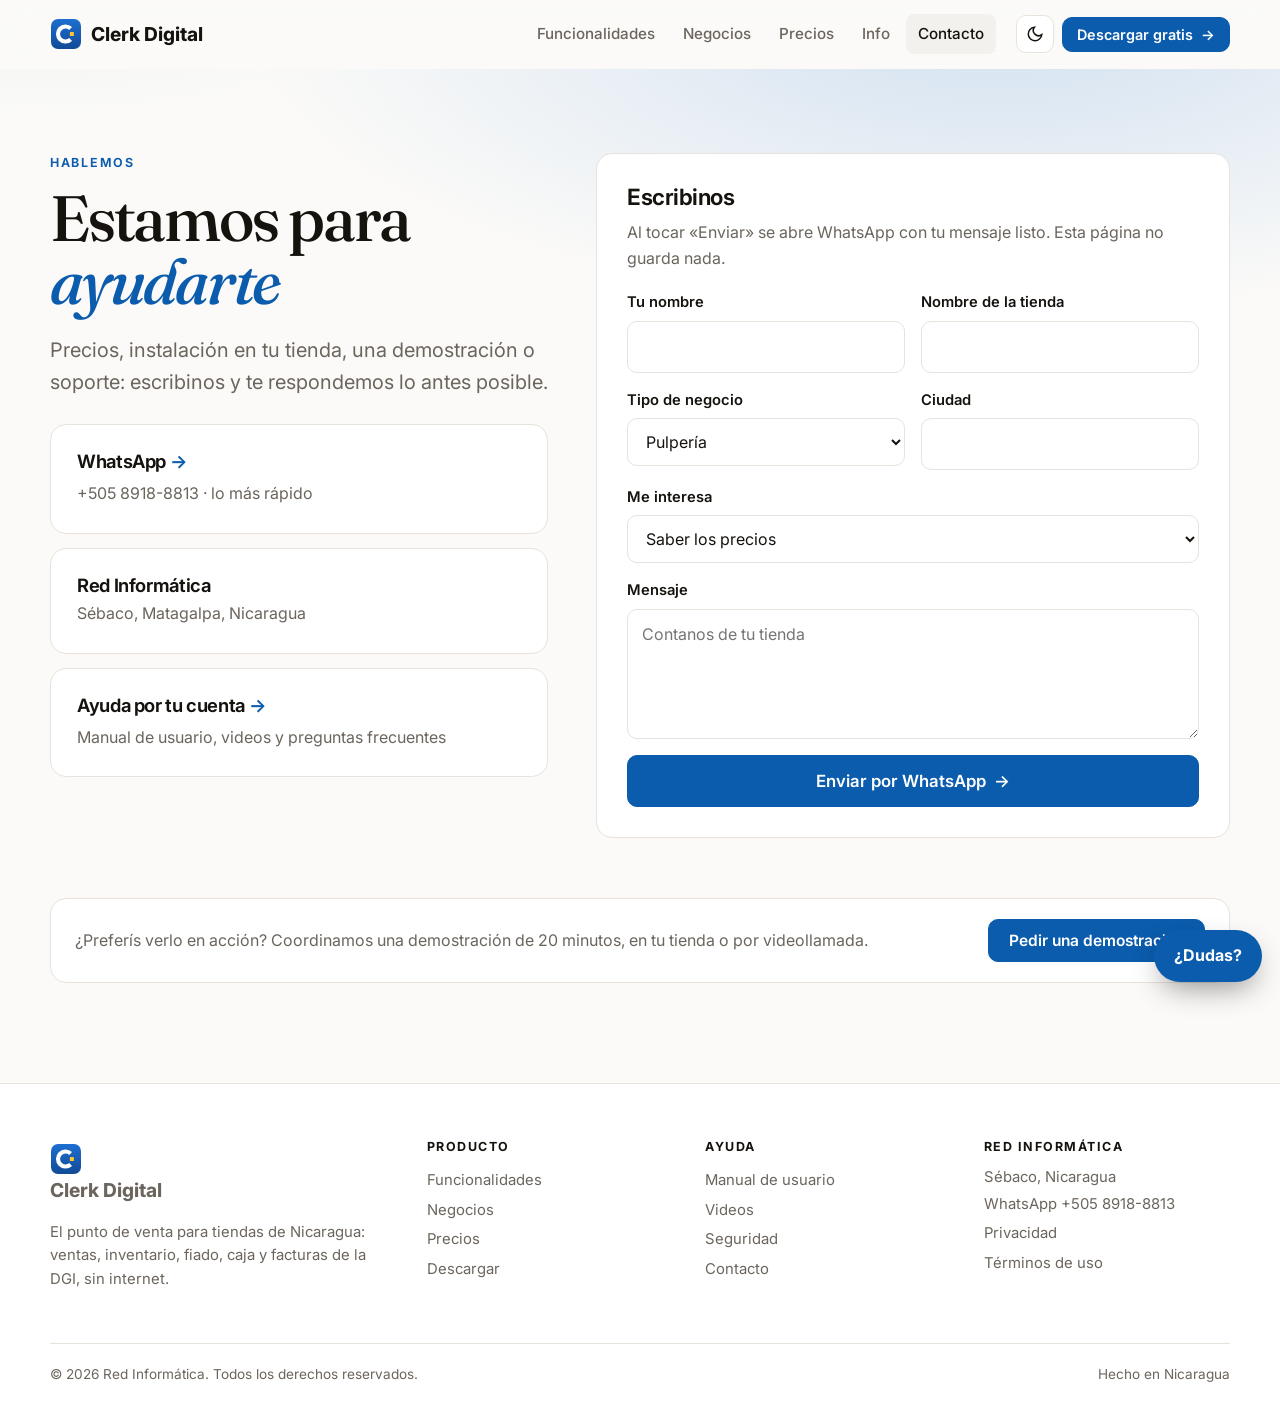
==== commit 4b3bb541: "Logo nuevo, demo de 30 minutos y capturas en alta definición Co-Authored-By: Claude Opus 5.5 <norepl" ====
--- a/contacto/index.html
+++ b/contacto/index.html
@@ -23,7 +23,7 @@
 <div class="progreso" aria-hidden="true"></div>
 <header class="barra">
   <div class="contenedor barra-in">
-    <a class="marca" href="../" aria-label="Clerk Digital, inicio"><span>C</span>Clerk Digital</a>
+    <a class="marca" href="../" aria-label="Clerk Digital, inicio"><img src="../img/logo.svg" alt="" width="32" height="32">Clerk Digital</a>
     <nav class="menu" aria-label="Principal">
       <a href="../funciones/">Funcionalidades</a>
       <a href="../negocios/">Negocios</a>
@@ -79,7 +79,7 @@
   <div class="contenedor">
     <div class="pie-in">
       <div>
-        <a class="marca" href="../"><span>C</span>Clerk Digital</a>
+        <a class="marca" href="../"><img src="../img/logo.svg" alt="" width="32" height="32">Clerk Digital</a>
         <p style="margin-top:12px">El punto de venta para tiendas de Nicaragua: ventas, inventario, fiado, caja y facturas de la DGI, sin internet.</p>
       </div>
       <div><h4>Producto</h4><a href="../funciones/">Funcionalidades</a><a href="../negocios/">Negocios</a><a href="../precios/">Precios</a><a href="../info/descargas/">Descargar</a></div>
--- a/estilos.css
+++ b/estilos.css
@@ -51,8 +51,8 @@
 .barra-in { display: flex; align-items: center; gap: 20px; height: 68px; }
 .marca { display: flex; align-items: center; gap: 9px; font-weight: 750; font-size: 1.2rem; color: var(--tinta); }
 .marca:hover { text-decoration: none; }
-.marca span { display: grid; place-items: center; width: 32px; height: 32px; border-radius: 9px; background: var(--acento); color: #fff; font-size: 1rem; transition: transform .4s cubic-bezier(.3, 1.6, .5, 1); }
-.marca:hover span { transform: rotate(-8deg) scale(1.06); }
+.marca img { display: block; width: 32px; height: 32px; transition: transform .4s cubic-bezier(.3, 1.6, .5, 1); }
+.marca:hover img { transform: rotate(-8deg) scale(1.06); }
 .menu { display: flex; gap: 4px; margin-left: auto; }
 .menu a { position: relative; color: var(--suave); font-weight: 500; font-size: .95rem; padding: 8px 12px; border-radius: 8px; }
 .menu a:hover { color: var(--tinta); text-decoration: none; background: var(--tinte); }
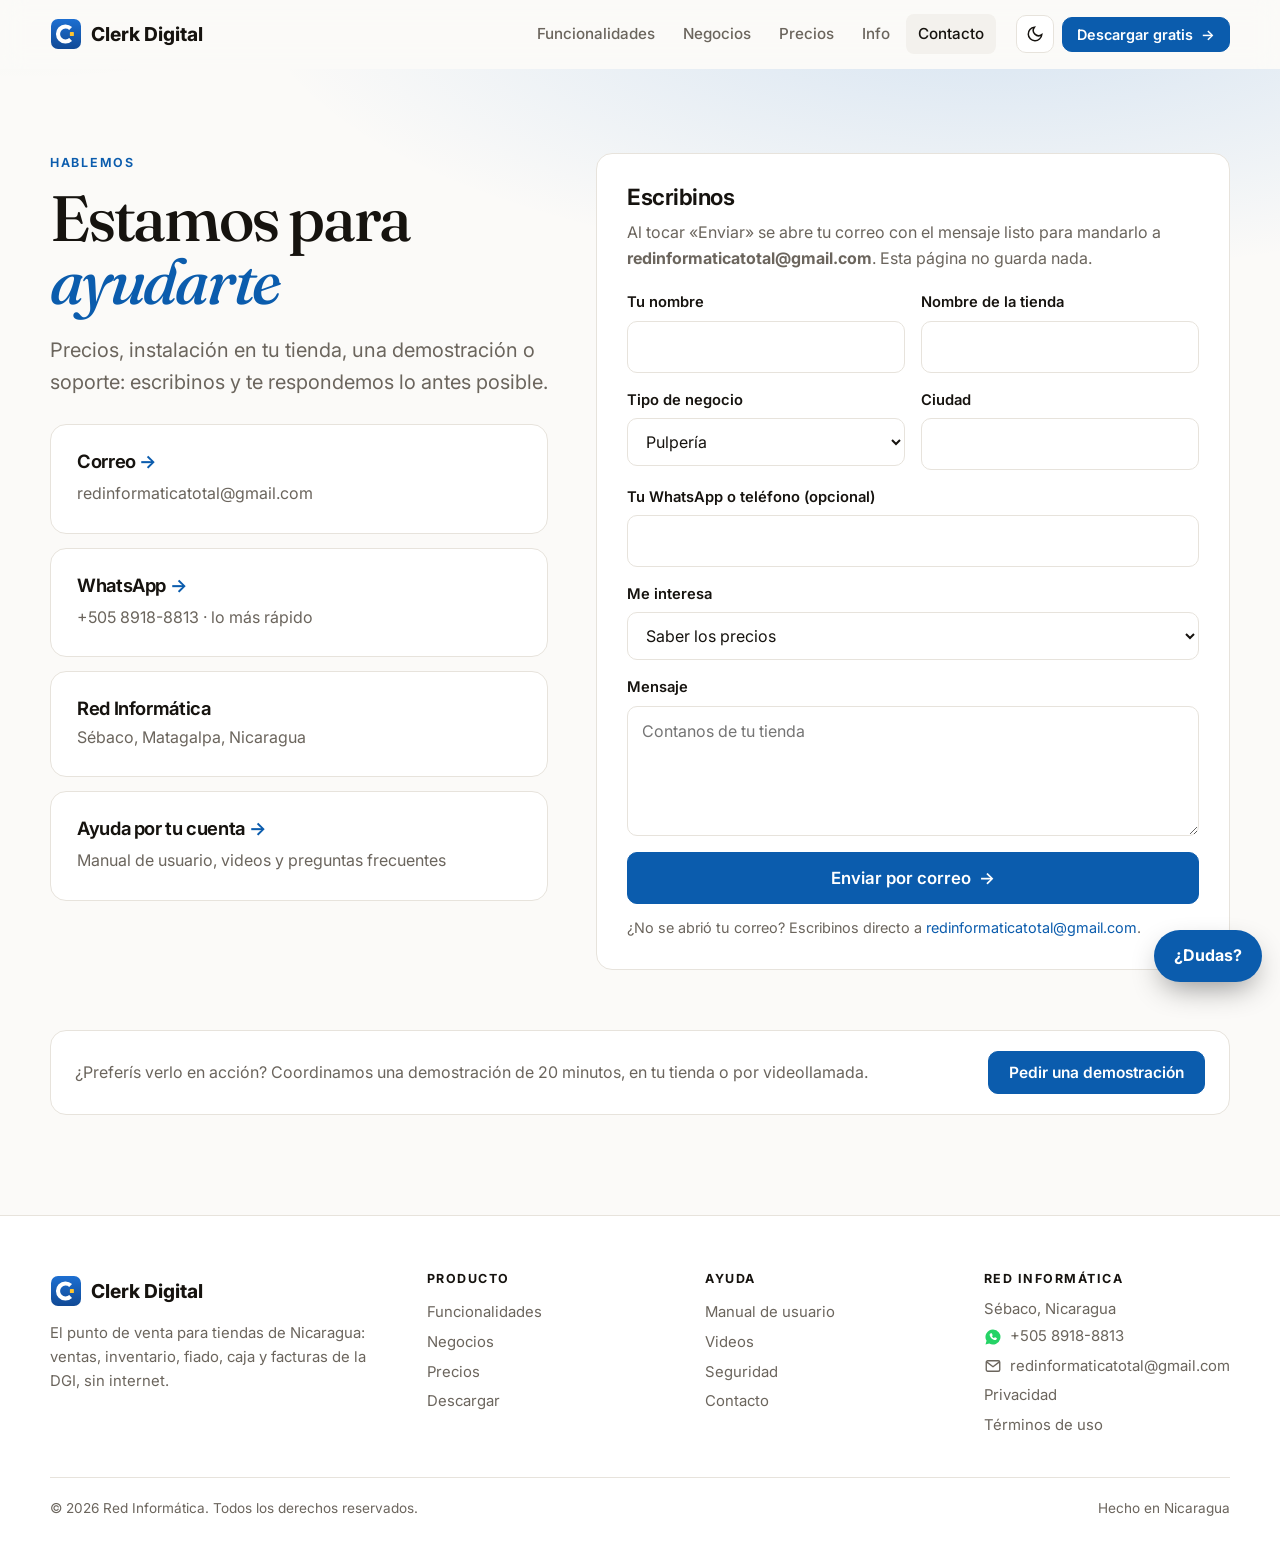
==== commit cdedf7d1: "Correo de contacto, ícono de WhatsApp y mensajes con el nombre nuevo Co-Authored-By: Claude Opus 5.5" ====
--- a/contacto/index.html
+++ b/contacto/index.html
@@ -4,11 +4,11 @@
 <meta charset="utf-8">
 <meta name="viewport" content="width=device-width, initial-scale=1">
 <title>Contacto · Clerk Digital</title>
-<meta name="description" content="Escribinos por WhatsApp: precios, instalación en tu tienda, dudas y soporte. Red Informática, Sébaco, Nicaragua.">
+<meta name="description" content="Escribinos por correo o WhatsApp: precios, instalación en tu tienda, dudas y soporte. Red Informática, Sébaco, Nicaragua.">
 <meta name="theme-color" content="#0b5cad">
 <meta property="og:type" content="website">
 <meta property="og:title" content="Contacto · Clerk Digital">
-<meta property="og:description" content="Escribinos por WhatsApp: precios, instalación en tu tienda, dudas y soporte. Red Informática, Sébaco, Nicaragua.">
+<meta property="og:description" content="Escribinos por correo o WhatsApp: precios, instalación en tu tienda, dudas y soporte. Red Informática, Sébaco, Nicaragua.">
 <meta property="og:image" content="../img/cobrar.png">
 <meta property="og:locale" content="es_NI">
 <link rel="icon" type="image/png" href="../img/icono.png">
@@ -51,6 +51,7 @@
       <h1 style="font-size:clamp(2.4rem,5vw,4rem);margin-top:0">Estamos para <em>ayudarte</em></h1>
       <p class="bajada" style="margin:0 0 26px">Precios, instalación en tu tienda, una demostración o soporte: escribinos y te respondemos lo antes posible.</p>
       <div class="lista-tarjetas">
+        <a class="tarjeta enlace-tarjeta" href="mailto:redinformaticatotal@gmail.com"><h3>Correo</h3><p>redinformaticatotal@gmail.com</p></a>
         <a class="tarjeta enlace-tarjeta" href="https://wa.me/50589188813" rel="noopener" target="_blank"><h3>WhatsApp</h3><p>+505 8918-8813 · lo más rápido</p></a>
         <div class="tarjeta"><h3 style="margin-bottom:6px">Red Informática</h3><p>Sébaco, Matagalpa, Nicaragua</p></div>
         <a class="tarjeta enlace-tarjeta" href="../info/"><h3>Ayuda por tu cuenta</h3><p>Manual de usuario, videos y preguntas frecuentes</p></a>
@@ -58,19 +59,21 @@
     </div>
     <form class="tarjeta aparece der" data-contacto style="padding:30px">
       <h3 style="font-size:1.4rem">Escribinos</h3>
-      <p class="suave" style="margin-bottom:20px">Al tocar «Enviar» se abre WhatsApp con tu mensaje listo. Esta página no guarda nada.</p>
+      <p class="suave" style="margin-bottom:20px">Al tocar «Enviar» se abre tu correo con el mensaje listo para mandarlo a <b>redinformaticatotal@gmail.com</b>. Esta página no guarda nada.</p>
       <div class="dos-campos"><div class="campo"><label for="c-nombre">Tu nombre</label><input id="c-nombre" name="nombre" required autocomplete="name"></div>
         <div class="campo"><label for="c-tienda">Nombre de la tienda</label><input id="c-tienda" name="tienda" autocomplete="organization"></div></div>
       <div class="dos-campos"><div class="campo"><label for="c-negocio">Tipo de negocio</label><select id="c-negocio" name="negocio"><option>Pulpería</option><option>Minisúper</option><option>Ferretería</option><option>Farmacia</option><option>Librería</option><option>Ropa y zapatos</option><option>Otro</option></select></div>
         <div class="campo"><label for="c-ciudad">Ciudad</label><input id="c-ciudad" name="ciudad" autocomplete="address-level2"></div></div>
+      <div class="campo"><label for="c-telefono">Tu WhatsApp o teléfono (opcional)</label><input id="c-telefono" name="telefono" type="tel" autocomplete="tel"></div>
       <div class="campo"><label for="c-interes">Me interesa</label><select id="c-interes" name="interes"><option>Saber los precios</option><option>Una demostración</option><option>Que me lo instalen en la tienda</option><option>Varias cajas o sucursales</option><option>Soporte (ya lo uso)</option></select></div>
       <div class="campo"><label for="c-mensaje">Mensaje</label><textarea id="c-mensaje" name="mensaje" placeholder="Contanos de tu tienda"></textarea></div>
-      <button class="boton boton-grande" type="submit" style="width:100%">Enviar por WhatsApp <span class="flecha">→</span></button>
+      <button class="boton boton-grande" type="submit" style="width:100%">Enviar por correo <span class="flecha">→</span></button>
+      <p class="suave" style="margin:12px 0 0;font-size:.9rem">¿No se abrió tu correo? Escribinos directo a <a href="mailto:redinformaticatotal@gmail.com">redinformaticatotal@gmail.com</a>.</p>
     </form>
   </div>
 </section>
 <section class="seccion" style="padding-top:40px">
-  <div class="contenedor"><div class="franja aparece"><p>¿Preferís verlo en acción? Coordinamos una demostración de 20 minutos, en tu tienda o por videollamada.</p><a class="boton" href="https://wa.me/50589188813?text=Hola%2C%20quiero%20una%20demostraci%C3%B3n%20de%20Vuelto" rel="noopener" target="_blank">Pedir una demostración</a></div></div>
+  <div class="contenedor"><div class="franja aparece"><p>¿Preferís verlo en acción? Coordinamos una demostración de 20 minutos, en tu tienda o por videollamada.</p><a class="boton" href="https://wa.me/50589188813?text=Hola%2C%20quiero%20una%20demostraci%C3%B3n%20de%20Clerk%20Digital" rel="noopener" target="_blank">Pedir una demostración</a></div></div>
 </section>
 
 </main>
@@ -84,7 +87,7 @@
       </div>
       <div><h4>Producto</h4><a href="../funciones/">Funcionalidades</a><a href="../negocios/">Negocios</a><a href="../precios/">Precios</a><a href="../info/descargas/">Descargar</a></div>
       <div><h4>Ayuda</h4><a href="../info/manual/">Manual de usuario</a><a href="../info/videos/">Videos</a><a href="../info/seguridad/">Seguridad</a><a href="../contacto/">Contacto</a></div>
-      <div><h4>Red Informática</h4><span>Sébaco, Nicaragua</span><a href="https://wa.me/50589188813" rel="noopener" target="_blank">WhatsApp +505 8918-8813</a><a href="../legal/privacidad/">Privacidad</a><a href="../legal/terminos/">Términos de uso</a></div>
+      <div><h4>Red Informática</h4><span>Sébaco, Nicaragua</span><a class="con-icono" href="https://wa.me/50589188813" rel="noopener" target="_blank"><svg class="ico" viewBox="0 0 24 24" width="18" height="18" aria-hidden="true"><path d="M12 2a10 10 0 0 0-8.6 15.1L2 22l5-1.3A10 10 0 1 0 12 2z" fill="#25D366"/><path d="M8.6 7.3c.2-.4.5-.4.8-.4h.6c.2 0 .4 0 .6.5l.8 1.9c.1.2.1.4 0 .6l-.5.7c-.1.2-.2.3 0 .6.5.9 1.2 1.6 2.1 2.1.3.2.4.1.6-.1l.7-.8c.2-.2.4-.2.6-.1l1.8.9c.3.1.4.2.4.4 0 .5-.1 1.2-.6 1.6-.5.5-1.3.8-2 .7-1.2-.1-3.2-.9-4.7-2.4S7.6 10.3 7.5 9.1c0-.7.4-1.4 1.1-1.8z" fill="#fff"/></svg>+505 8918-8813</a><a class="con-icono" href="mailto:redinformaticatotal@gmail.com"><svg class="ico" viewBox="0 0 24 24" width="18" height="18" fill="none" stroke="currentColor" stroke-width="1.8" stroke-linecap="round" stroke-linejoin="round" aria-hidden="true"><rect x="3" y="5" width="18" height="14" rx="2"/><path d="m3.5 6.5 8.5 6.5 8.5-6.5"/></svg>redinformaticatotal@gmail.com</a><a href="../legal/privacidad/">Privacidad</a><a href="../legal/terminos/">Términos de uso</a></div>
     </div>
     <div class="derechos"><span>© 2026 Red Informática. Todos los derechos reservados.</span><span>Hecho en Nicaragua</span></div>
   </div>
--- a/estilos.css
+++ b/estilos.css
@@ -1,4 +1,4 @@
-/* ============ Vuelto · sitio web ============
+/* ============ Clerk Digital · sitio web ============
    Claro por defecto (oscuro con el botón de la luna o si el sistema lo pide), títulos con serif,
    azul de Vuelto como acento. Animaciones: cambio de página con fundido, aparición al bajar,
    pantalla del programa en 3D y avisos flotantes. */
@@ -308,3 +308,6 @@
 .ventana-video video { width: 100%; aspect-ratio: 1280 / 800; }
 .cerrar-video { position: absolute; right: 12px; top: 12px; z-index: 2; background: rgba(255, 255, 255, .9); color: #111; }
 .chips a { color: inherit; }
+.pie a.con-icono { display: flex; align-items: center; gap: 8px; word-break: break-all; }
+.pie a.con-icono .ico { flex: none; }
+.pie a.marca { display: flex; color: var(--tinta); }
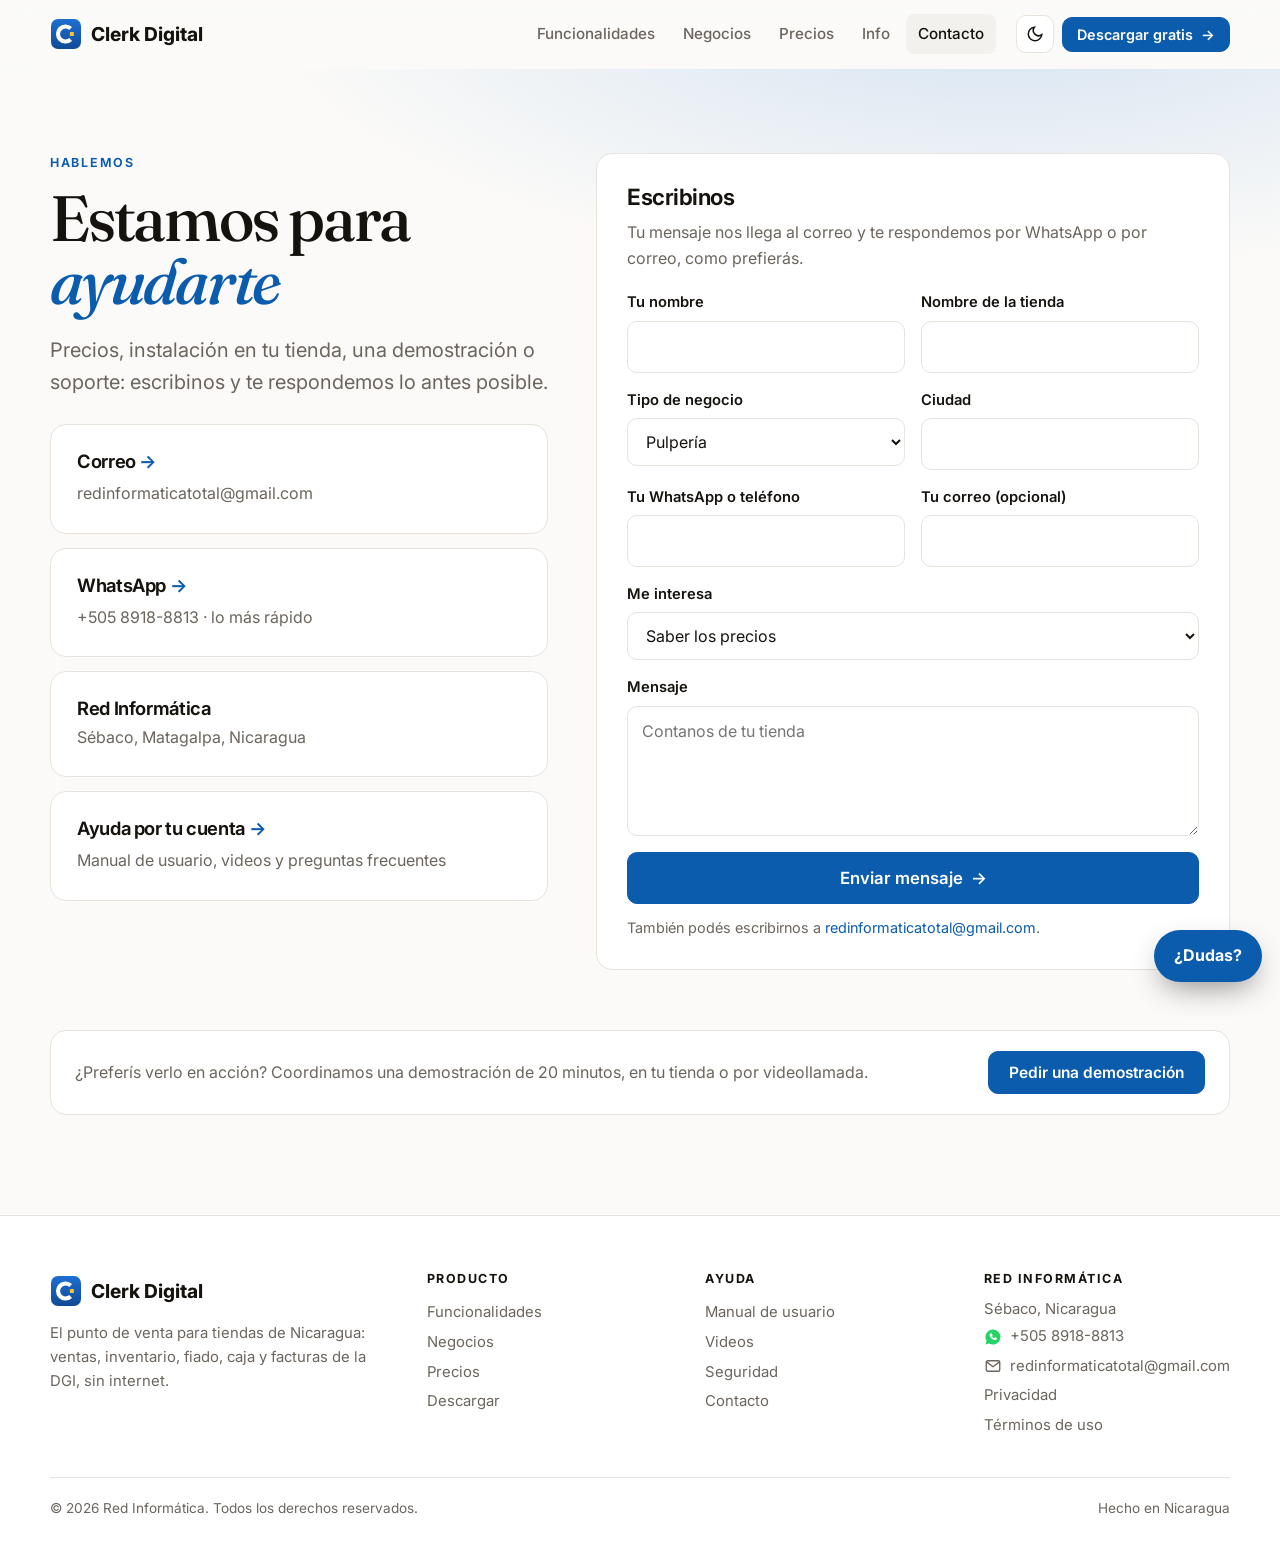
==== commit 64d18cda: "Formulario de contacto por Formspree Co-Authored-By: Claude Opus 5.5 <noreply@anthropic.com>" ====
--- a/contacto/index.html
+++ b/contacto/index.html
@@ -15,7 +15,7 @@
 <link rel="preconnect" href="https://fonts.googleapis.com">
 <link rel="preconnect" href="https://fonts.gstatic.com" crossorigin>
 <link rel="stylesheet" href="https://fonts.googleapis.com/css2?family=Fraunces:ital,opsz,wght@0,9..144,500;1,9..144,500&family=Inter:wght@400;500;600;700;800&display=swap">
-<link rel="stylesheet" href="../estilos.css">
+<link rel="stylesheet" href="../estilos.css?v=46f89e4a">
 <script>try { const t = localStorage.getItem('tema'); if (t) document.documentElement.dataset.tema = t; } catch {}</script>
 </head>
 <body>
@@ -59,16 +59,19 @@
     </div>
     <form class="tarjeta aparece der" data-contacto style="padding:30px">
       <h3 style="font-size:1.4rem">Escribinos</h3>
-      <p class="suave" style="margin-bottom:20px">Al tocar «Enviar» se abre tu correo con el mensaje listo para mandarlo a <b>redinformaticatotal@gmail.com</b>. Esta página no guarda nada.</p>
+      <p class="suave" style="margin-bottom:20px">Tu mensaje nos llega al correo y te respondemos por WhatsApp o por correo, como prefierás.</p>
       <div class="dos-campos"><div class="campo"><label for="c-nombre">Tu nombre</label><input id="c-nombre" name="nombre" required autocomplete="name"></div>
         <div class="campo"><label for="c-tienda">Nombre de la tienda</label><input id="c-tienda" name="tienda" autocomplete="organization"></div></div>
       <div class="dos-campos"><div class="campo"><label for="c-negocio">Tipo de negocio</label><select id="c-negocio" name="negocio"><option>Pulpería</option><option>Minisúper</option><option>Ferretería</option><option>Farmacia</option><option>Librería</option><option>Ropa y zapatos</option><option>Otro</option></select></div>
         <div class="campo"><label for="c-ciudad">Ciudad</label><input id="c-ciudad" name="ciudad" autocomplete="address-level2"></div></div>
-      <div class="campo"><label for="c-telefono">Tu WhatsApp o teléfono (opcional)</label><input id="c-telefono" name="telefono" type="tel" autocomplete="tel"></div>
+      <div class="dos-campos"><div class="campo"><label for="c-telefono">Tu WhatsApp o teléfono</label><input id="c-telefono" name="telefono" type="tel" autocomplete="tel"></div>
+        <div class="campo"><label for="c-email">Tu correo (opcional)</label><input id="c-email" name="email" type="email" autocomplete="email"></div></div>
+      <input type="text" name="_gotcha" tabindex="-1" autocomplete="off" aria-hidden="true" style="position:absolute;left:-9999px;width:1px;height:1px;opacity:0">
       <div class="campo"><label for="c-interes">Me interesa</label><select id="c-interes" name="interes"><option>Saber los precios</option><option>Una demostración</option><option>Que me lo instalen en la tienda</option><option>Varias cajas o sucursales</option><option>Soporte (ya lo uso)</option></select></div>
       <div class="campo"><label for="c-mensaje">Mensaje</label><textarea id="c-mensaje" name="mensaje" placeholder="Contanos de tu tienda"></textarea></div>
-      <button class="boton boton-grande" type="submit" style="width:100%">Enviar por correo <span class="flecha">→</span></button>
-      <p class="suave" style="margin:12px 0 0;font-size:.9rem">¿No se abrió tu correo? Escribinos directo a <a href="mailto:redinformaticatotal@gmail.com">redinformaticatotal@gmail.com</a>.</p>
+      <button class="boton boton-grande" type="submit" style="width:100%">Enviar mensaje <span class="flecha">→</span></button>
+      <p class="aviso-form" data-aviso hidden role="status"></p>
+      <p class="suave" style="margin:12px 0 0;font-size:.9rem">También podés escribirnos a <a href="mailto:redinformaticatotal@gmail.com">redinformaticatotal@gmail.com</a>.</p>
     </form>
   </div>
 </section>
@@ -93,6 +96,6 @@
   </div>
 </footer>
 <a class="dudas" href="../contacto/">¿Dudas?</a>
-<script src="../sitio.js" defer></script>
+<script src="../sitio.js?v=2168765a" defer></script>
 </body>
 </html>
--- a/estilos.css
+++ b/estilos.css
@@ -311,3 +311,6 @@
 .pie a.con-icono { display: flex; align-items: center; gap: 8px; word-break: break-all; }
 .pie a.con-icono .ico { flex: none; }
 .pie a.marca { display: flex; color: var(--tinta); }
+.aviso-form { margin: 14px 0 0; padding: 12px 14px; border-radius: 12px; font-weight: 600; font-size: .95rem; }
+.aviso-form.ok { background: rgba(34,197,94,.12); color: #15803d; }
+.aviso-form.mal { background: rgba(239,68,68,.1); color: #b91c1c; }
